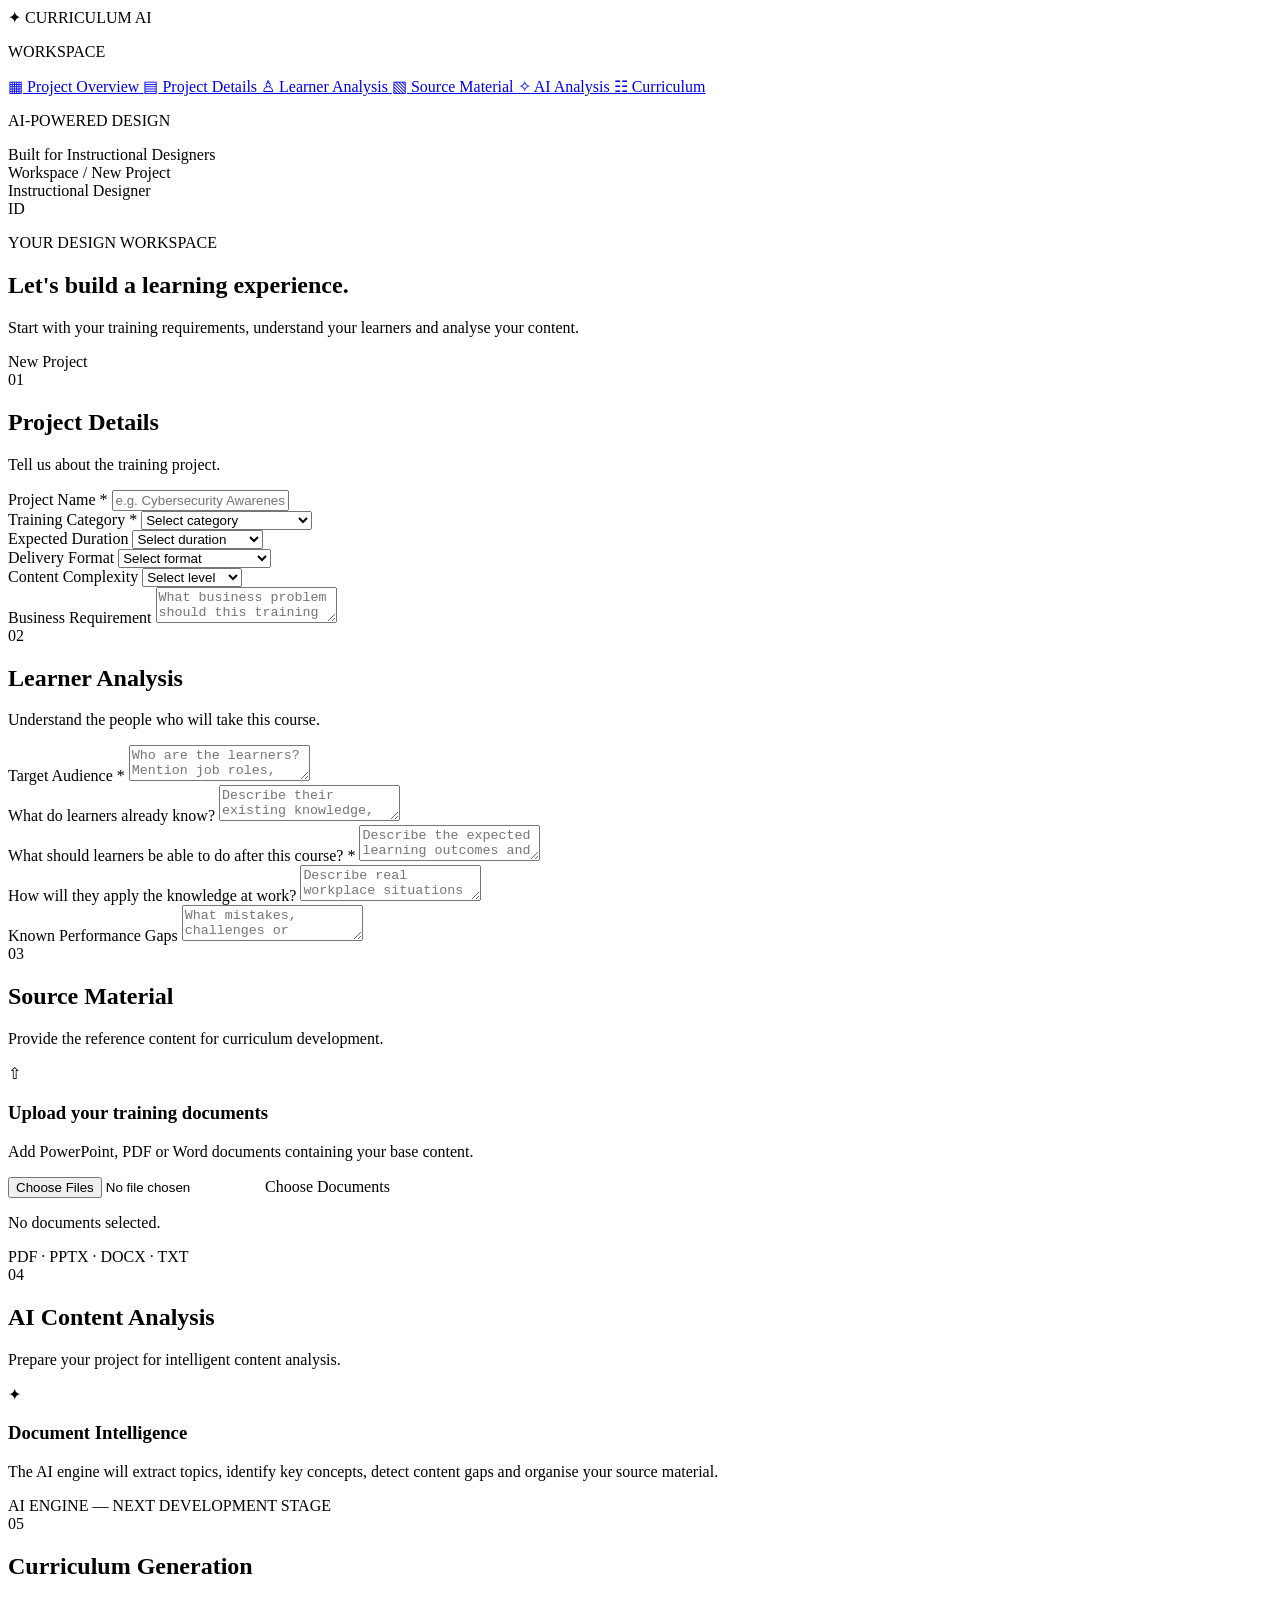
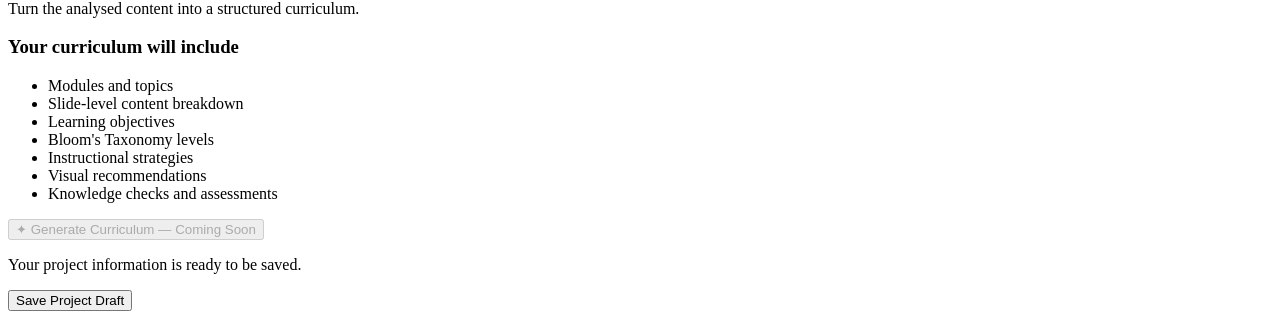
==== project.html @ 6bfc5c5e "Create project.html" ====
<!DOCTYPE html>
<html lang="en">
<head>
    <meta charset="UTF-8">
    <meta name="viewport" content="width=device-width, initial-scale=1.0">

    <title>Curriculum AI | Project Workspace</title>

    <!-- Connect our dashboard stylesheet -->
    <link rel="stylesheet" href="project.css">
</head>

<body>

    <!-- Main application layout -->
    <div class="app-container">

        <!-- Sidebar navigation -->
        <aside class="sidebar">

            <div class="brand">
                <span class="brand-icon">✦</span>
                <span>CURRICULUM AI</span>
            </div>

            <p class="sidebar-label">WORKSPACE</p>

            <nav class="navigation">
                <a href="#" class="nav-link active">
                    <span>▦</span> Project Overview
                </a>

                <a href="#project-details" class="nav-link">
                    <span>▤</span> Project Details
                </a>

                <a href="#learner-analysis" class="nav-link">
                    <span>♙</span> Learner Analysis
                </a>

                <a href="#source-material" class="nav-link">
                    <span>▧</span> Source Material
                </a>

                <a href="#analysis" class="nav-link">
                    <span>✧</span> AI Analysis
                </a>

                <a href="#curriculum" class="nav-link">
                    <span>☷</span> Curriculum
                </a>
            </nav>

            <div class="sidebar-bottom">
                <p>AI-POWERED DESIGN</p>
                <span>Built for Instructional Designers</span>
            </div>

        </aside>


        <!-- Main dashboard content -->
        <main class="main-content">

            <header class="topbar">
                <div>
                    <span class="breadcrumb">Workspace / New Project</span>
                </div>

                <div class="profile">
                    <span>Instructional Designer</span>
                    <div class="avatar">ID</div>
                </div>
            </header>


            <!-- Dashboard heading -->
            <section class="welcome-section">

                <div>
                    <p class="eyebrow">YOUR DESIGN WORKSPACE</p>

                    <h1>Let's build a learning experience.</h1>

                    <p class="subtitle">
                        Start with your training requirements,
                        understand your learners and analyse your content.
                    </p>
                </div>

                <div class="project-status">
                    <span class="status-dot"></span>
                    New Project
                </div>

            </section>


            <!-- Project information -->
            <section class="dashboard-section" id="project-details">

                <div class="section-heading">
                    <div>
                        <span class="section-number">01</span>
                        <h2>Project Details</h2>
                        <p>Tell us about the training project.</p>
                    </div>
                </div>

                <div class="form-grid">

                    <div class="form-group full-width">
                        <label for="projectName">Project Name *</label>
                        <input
                            type="text"
                            id="projectName"
                            placeholder="e.g. Cybersecurity Awareness Training"
                            required>
                    </div>

                    <div class="form-group">
                        <label for="courseType">Training Category *</label>

                        <select id="courseType">
                            <option value="">Select category</option>
                            <option>Technical Training</option>
                            <option>Product Training</option>
                            <option>Compliance Training</option>
                            <option>Soft Skills</option>
                            <option>Process Training</option>
                            <option>Leadership Development</option>
                            <option>Other</option>
                        </select>
                    </div>

                    <div class="form-group">
                        <label for="duration">Expected Duration</label>

                        <select id="duration">
                            <option value="">Select duration</option>
                            <option>15–30 minutes</option>
                            <option>30–60 minutes</option>
                            <option>1–2 hours</option>
                            <option>3–4 hours</option>
                            <option>More than 4 hours</option>
                        </select>
                    </div>

                    <div class="form-group">
                        <label for="delivery">Delivery Format</label>

                        <select id="delivery">
                            <option value="">Select format</option>
                            <option>Self-paced eLearning</option>
                            <option>Instructor-led Training</option>
                            <option>Blended Learning</option>
                            <option>Microlearning</option>
                            <option>Video-based Learning</option>
                        </select>
                    </div>

                    <div class="form-group">
                        <label for="difficulty">Content Complexity</label>

                        <select id="difficulty">
                            <option value="">Select level</option>
                            <option>Beginner</option>
                            <option>Intermediate</option>
                            <option>Advanced</option>
                            <option>Mixed Levels</option>
                        </select>
                    </div>

                    <div class="form-group full-width">
                        <label for="businessNeed">Business Requirement</label>

                        <textarea
                            id="businessNeed"
                            placeholder="What business problem should this training address?"></textarea>
                    </div>

                </div>
            </section>


            <!-- Learner analysis -->
            <section class="dashboard-section" id="learner-analysis">

                <div class="section-heading">
                    <div>
                        <span class="section-number">02</span>
                        <h2>Learner Analysis</h2>
                        <p>Understand the people who will take this course.</p>
                    </div>
                </div>

                <div class="form-grid">

                    <div class="form-group full-width">
                        <label for="targetAudience">Target Audience *</label>

                        <textarea
                            id="targetAudience"
                            placeholder="Who are the learners? Mention job roles, departments and experience levels."></textarea>
                    </div>

                    <div class="form-group full-width">
                        <label for="existingKnowledge">
                            What do learners already know?
                        </label>

                        <textarea
                            id="existingKnowledge"
                            placeholder="Describe their existing knowledge, skills and experience."></textarea>
                    </div>

                    <div class="form-group full-width">
                        <label for="learningOutcomes">
                            What should learners be able to do after this course? *
                        </label>

                        <textarea
                            id="learningOutcomes"
                            placeholder="Describe the expected learning outcomes and observable actions."></textarea>
                    </div>

                    <div class="form-group full-width">
                        <label for="workplaceApplication">
                            How will they apply the knowledge at work?
                        </label>

                        <textarea
                            id="workplaceApplication"
                            placeholder="Describe real workplace situations where learners will use these skills."></textarea>
                    </div>

                    <div class="form-group full-width">
                        <label for="performanceGap">Known Performance Gaps</label>

                        <textarea
                            id="performanceGap"
                            placeholder="What mistakes, challenges or performance issues should the training address?"></textarea>
                    </div>

                </div>
            </section>


            <!-- Source document upload -->
            <section class="dashboard-section" id="source-material">

                <div class="section-heading">
                    <div>
                        <span class="section-number">03</span>
                        <h2>Source Material</h2>
                        <p>Provide the reference content for curriculum development.</p>
                    </div>
                </div>

                <div class="upload-area">

                    <div class="upload-icon">⇧</div>

                    <h3>Upload your training documents</h3>

                    <p>
                        Add PowerPoint, PDF or Word documents
                        containing your base content.
                    </p>

                    <input
                        type="file"
                        id="sourceFiles"
                        multiple
                        accept=".pdf,.ppt,.pptx,.doc,.docx,.txt">

                    <label for="sourceFiles" class="upload-button">
                        Choose Documents
                    </label>

                    <p id="fileList" class="file-list">
                        No documents selected.
                    </p>

                    <span class="file-hint">
                        PDF · PPTX · DOCX · TXT
                    </span>

                </div>

            </section>


            <!-- AI analysis -->
            <section class="dashboard-section" id="analysis">

                <div class="section-heading">
                    <div>
                        <span class="section-number">04</span>
                        <h2>AI Content Analysis</h2>
                        <p>Prepare your project for intelligent content analysis.</p>
                    </div>
                </div>

                <div class="analysis-card">

                    <div class="analysis-icon">✦</div>

                    <div>
                        <h3>Document Intelligence</h3>

                        <p>
                            The AI engine will extract topics,
                            identify key concepts, detect content gaps
                            and organise your source material.
                        </p>

                        <span class="coming-soon">
                            AI ENGINE — NEXT DEVELOPMENT STAGE
                        </span>
                    </div>

                </div>

            </section>


            <!-- Curriculum generation -->
            <section class="dashboard-section" id="curriculum">

                <div class="section-heading">
                    <div>
                        <span class="section-number">05</span>
                        <h2>Curriculum Generation</h2>
                        <p>Turn the analysed content into a structured curriculum.</p>
                    </div>
                </div>

                <div class="curriculum-card">

                    <h3>Your curriculum will include</h3>

                    <ul>
                        <li>Modules and topics</li>
                        <li>Slide-level content breakdown</li>
                        <li>Learning objectives</li>
                        <li>Bloom's Taxonomy levels</li>
                        <li>Instructional strategies</li>
                        <li>Visual recommendations</li>
                        <li>Knowledge checks and assessments</li>
                    </ul>

                    <button type="button" id="generateButton" disabled>
                        ✦ Generate Curriculum — Coming Soon
                    </button>

                </div>

            </section>


            <!-- Save project -->
            <footer class="dashboard-footer">

                <p id="saveStatus">
                    Your project information is ready to be saved.
                </p>

                <button type="button" id="saveButton">
                    Save Project Draft
                </button>

            </footer>

        </main>

    </div>

    <!-- Connect JavaScript -->
    <script src="project.js"></script>

</body>
</html>
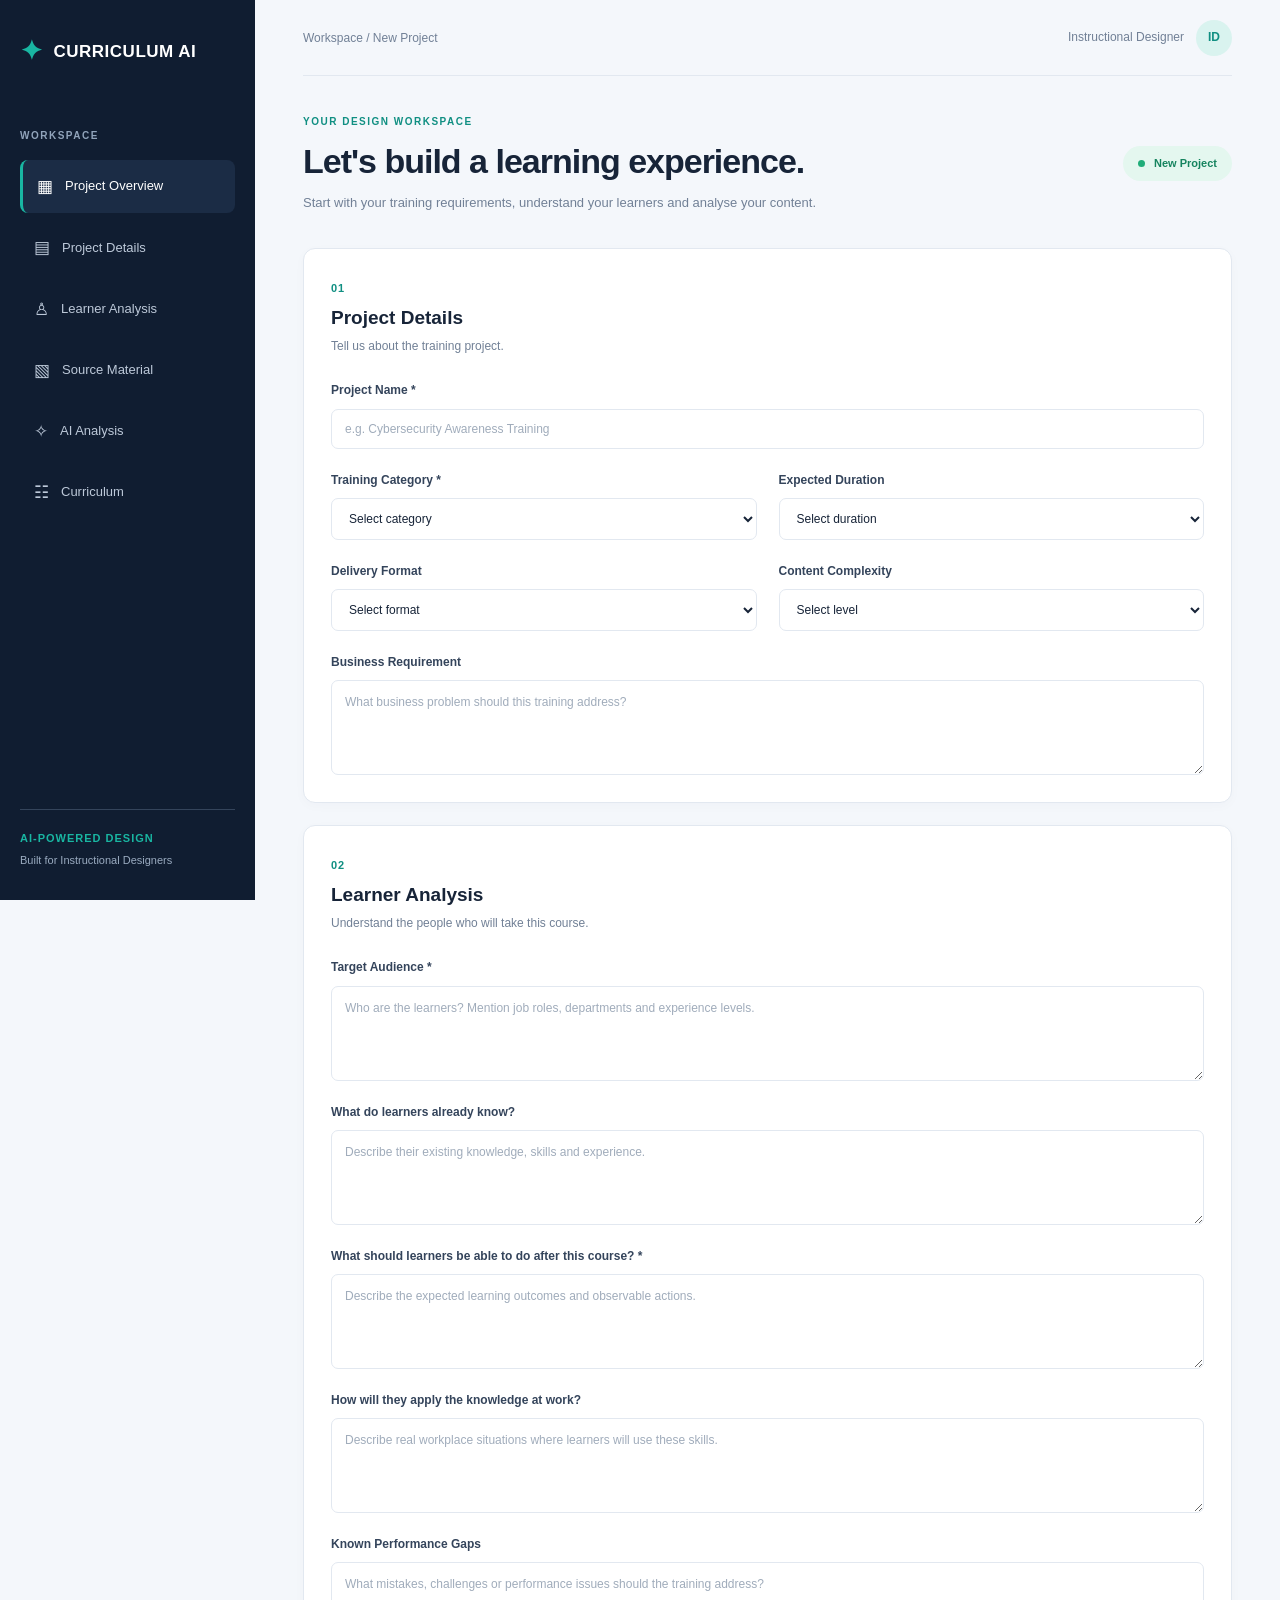
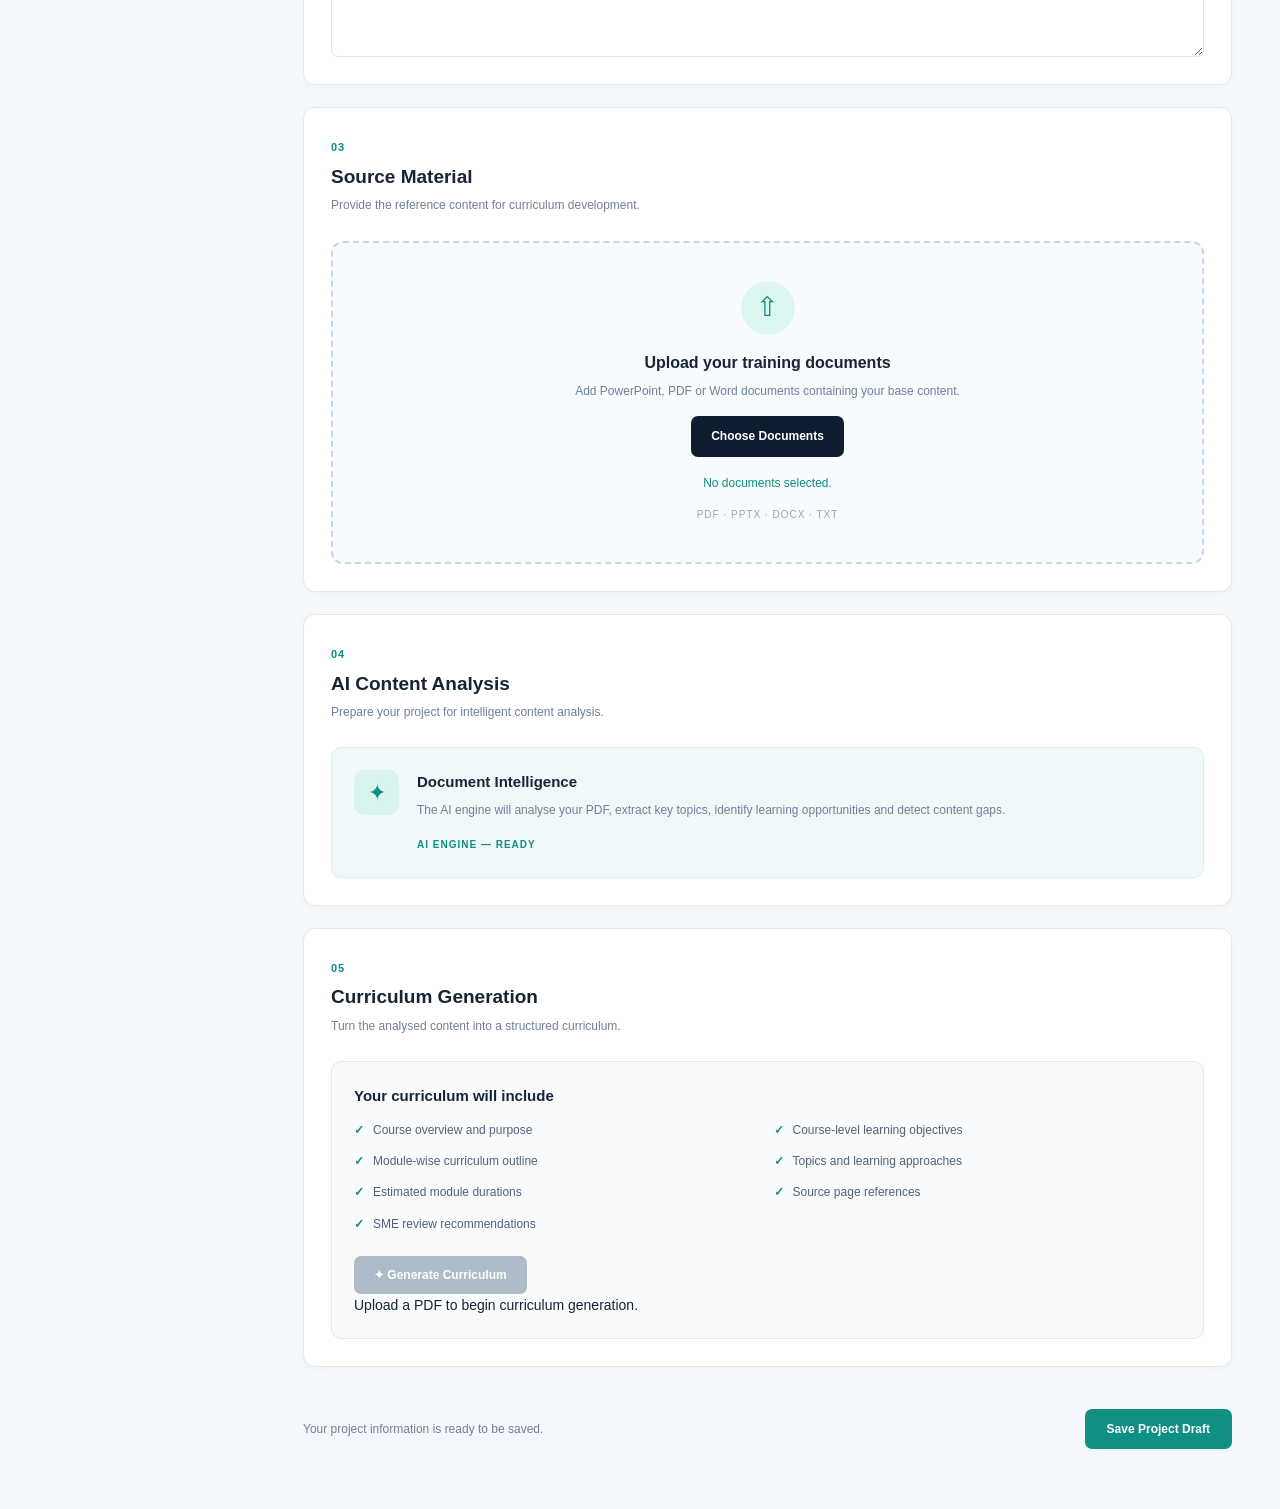
==== commit 039b4e74: "Update project.html" ====
--- a/project.html
+++ b/project.html
@@ -304,24 +304,22 @@
                 </div>
 
                 <div class="analysis-card">
-
-                    <div class="analysis-icon">✦</div>
-
-                    <div>
-                        <h3>Document Intelligence</h3>
-
-                        <p>
-                            The AI engine will extract topics,
-                            identify key concepts, detect content gaps
-                            and organise your source material.
-                        </p>
-
-                        <span class="coming-soon">
-                            AI ENGINE — NEXT DEVELOPMENT STAGE
-                        </span>
-                    </div>
-
-                </div>
+    <div class="analysis-icon">✦</div>
+
+    <div>
+        <h3>Document Intelligence</h3>
+
+        <p>
+            The AI engine will analyse your PDF, extract
+            key topics, identify learning opportunities
+            and detect content gaps.
+        </p>
+
+        <span class="coming-soon">
+            AI ENGINE — READY
+        </span>
+    </div>
+</div>
 
             </section>
 
@@ -337,25 +335,33 @@
                     </div>
                 </div>
 
-                <div class="curriculum-card">
-
-                    <h3>Your curriculum will include</h3>
-
-                    <ul>
-                        <li>Modules and topics</li>
-                        <li>Slide-level content breakdown</li>
-                        <li>Learning objectives</li>
-                        <li>Bloom's Taxonomy levels</li>
-                        <li>Instructional strategies</li>
-                        <li>Visual recommendations</li>
-                        <li>Knowledge checks and assessments</li>
-                    </ul>
-
-                    <button type="button" id="generateButton" disabled>
-                        ✦ Generate Curriculum — Coming Soon
-                    </button>
-
-                </div>
+               <div class="curriculum-card">
+
+    <h3>Your curriculum will include</h3>
+
+    <ul>
+        <li>Course overview and purpose</li>
+        <li>Course-level learning objectives</li>
+        <li>Module-wise curriculum outline</li>
+        <li>Topics and learning approaches</li>
+        <li>Estimated module durations</li>
+        <li>Source page references</li>
+        <li>SME review recommendations</li>
+    </ul>
+
+    <button type="button" id="generateButton">
+        ✦ Generate Curriculum
+    </button>
+
+    <p id="generationStatus" class="file-list">
+        Upload a PDF to begin curriculum generation.
+    </p>
+
+    <div id="curriculumResults"></div>
+
+    <div id="downloadSection"></div>
+
+</div>
 
             </section>
 
--- a/project.css
+++ b/project.css
@@ -0,0 +1,612 @@
+
+/* =========================================
+   CURRICULUM AI - PROJECT WORKSPACE
+   Main visual design
+========================================= */
+
+/* 1. Global settings */
+
+* {
+    margin: 0;
+    padding: 0;
+    box-sizing: border-box;
+}
+
+:root {
+    --navy: #101d31;
+    --navy-light: #1b2c45;
+    --teal: #19b6a2;
+    --teal-dark: #108f82;
+    --background: #f4f7fb;
+    --white: #ffffff;
+    --text: #172438;
+    --muted: #718096;
+    --border: #e2e8f0;
+    --success: #15966f;
+}
+
+html {
+    scroll-behavior: smooth;
+}
+
+body {
+    font-family: Arial, Helvetica, sans-serif;
+    background: var(--background);
+    color: var(--text);
+    font-size: 14px;
+    line-height: 1.6;
+}
+
+/* 2. Main application layout */
+
+.app-container {
+    display: flex;
+    min-height: 100vh;
+}
+
+/* 3. Sidebar */
+
+.sidebar {
+    width: 255px;
+    background: var(--navy);
+    color: var(--white);
+    padding: 30px 20px;
+    display: flex;
+    flex-direction: column;
+    flex-shrink: 0;
+    position: sticky;
+    top: 0;
+    height: 100vh;
+}
+
+.brand {
+    display: flex;
+    align-items: center;
+    gap: 10px;
+    font-size: 17px;
+    font-weight: bold;
+    letter-spacing: 0.5px;
+    margin-bottom: 55px;
+}
+
+.brand-icon {
+    color: var(--teal);
+    font-size: 27px;
+}
+
+.sidebar-label {
+    font-size: 10px;
+    color: #91a4bb;
+    letter-spacing: 1.5px;
+    font-weight: bold;
+    margin-bottom: 16px;
+}
+
+.navigation {
+    display: flex;
+    flex-direction: column;
+    gap: 8px;
+}
+
+.nav-link {
+    display: flex;
+    align-items: center;
+    gap: 12px;
+    padding: 13px 14px;
+    text-decoration: none;
+    color: #bdc9d9;
+    border-radius: 8px;
+    transition: 0.2s ease;
+    font-size: 13px;
+}
+
+.nav-link:hover,
+.nav-link.active {
+    background: var(--navy-light);
+    color: var(--white);
+}
+
+.nav-link.active {
+    border-left: 3px solid var(--teal);
+}
+
+.nav-link span {
+    font-size: 17px;
+}
+
+.sidebar-bottom {
+    margin-top: auto;
+    border-top: 1px solid #34445b;
+    padding-top: 20px;
+    color: #9aabc0;
+    font-size: 11px;
+}
+
+.sidebar-bottom p {
+    color: var(--teal);
+    font-weight: bold;
+    letter-spacing: 1px;
+    margin-bottom: 5px;
+}
+
+/* 4. Main content area */
+
+.main-content {
+    flex: 1;
+    min-width: 0;
+    padding: 0 48px 40px;
+}
+
+/* 5. Top navigation bar */
+
+.topbar {
+    height: 76px;
+    display: flex;
+    align-items: center;
+    justify-content: space-between;
+    border-bottom: 1px solid var(--border);
+    margin-bottom: 38px;
+}
+
+.breadcrumb {
+    color: var(--muted);
+    font-size: 12px;
+}
+
+.profile {
+    display: flex;
+    align-items: center;
+    gap: 12px;
+    font-size: 12px;
+    color: var(--muted);
+}
+
+.avatar {
+    width: 36px;
+    height: 36px;
+    border-radius: 50%;
+    background: #d9f3ef;
+    color: var(--teal-dark);
+    display: flex;
+    align-items: center;
+    justify-content: center;
+    font-weight: bold;
+}
+
+/* 6. Welcome section */
+
+.welcome-section {
+    display: flex;
+    justify-content: space-between;
+    align-items: center;
+    gap: 20px;
+    margin-bottom: 35px;
+}
+
+.eyebrow {
+    color: var(--teal-dark);
+    font-weight: bold;
+    letter-spacing: 1.5px;
+    font-size: 10px;
+    margin-bottom: 10px;
+}
+
+.welcome-section h1 {
+    font-size: clamp(25px, 3vw, 34px);
+    line-height: 1.25;
+    letter-spacing: -1px;
+    margin-bottom: 10px;
+}
+
+.subtitle {
+    color: var(--muted);
+    max-width: 650px;
+    font-size: 13px;
+}
+
+.project-status {
+    background: #e4f7ef;
+    color: #16845f;
+    padding: 9px 15px;
+    border-radius: 30px;
+    font-size: 11px;
+    font-weight: bold;
+    white-space: nowrap;
+}
+
+.status-dot {
+    display: inline-block;
+    width: 7px;
+    height: 7px;
+    background: #20ad79;
+    border-radius: 50%;
+    margin-right: 6px;
+}
+
+/* 7. Dashboard sections */
+
+.dashboard-section {
+    background: var(--white);
+    border: 1px solid var(--border);
+    border-radius: 12px;
+    padding: 27px;
+    margin-bottom: 22px;
+    box-shadow: 0 3px 12px rgba(20, 40, 70, 0.025);
+    scroll-margin-top: 25px;
+}
+
+.section-heading {
+    display: flex;
+    align-items: center;
+    margin-bottom: 25px;
+}
+
+.section-number {
+    display: inline-block;
+    color: var(--teal-dark);
+    font-size: 11px;
+    font-weight: bold;
+    letter-spacing: 1px;
+    margin-bottom: 5px;
+}
+
+.section-heading h2 {
+    font-size: 19px;
+    margin-bottom: 4px;
+}
+
+.section-heading p {
+    font-size: 12px;
+    color: var(--muted);
+}
+
+/* 8. Form layout */
+
+.form-grid {
+    display: grid;
+    grid-template-columns: repeat(2, minmax(0, 1fr));
+    gap: 22px;
+}
+
+.form-group {
+    display: flex;
+    flex-direction: column;
+    gap: 8px;
+    min-width: 0;
+}
+
+.full-width {
+    grid-column: 1 / -1;
+}
+
+.form-group label {
+    font-size: 12px;
+    font-weight: bold;
+    color: #34445b;
+}
+
+input,
+select,
+textarea {
+    width: 100%;
+    border: 1px solid var(--border);
+    border-radius: 7px;
+    padding: 12px 13px;
+    font-family: inherit;
+    font-size: 12px;
+    color: var(--text);
+    background: #ffffff;
+    outline: none;
+    transition: 0.2s ease;
+}
+
+input:focus,
+select:focus,
+textarea:focus {
+    border-color: var(--teal);
+    box-shadow: 0 0 0 3px rgba(25, 182, 162, 0.10);
+}
+
+input::placeholder,
+textarea::placeholder {
+    color: #a0acbb;
+}
+
+textarea {
+    min-height: 95px;
+    resize: vertical;
+    line-height: 1.6;
+}
+
+/* 9. Document upload area */
+
+.upload-area {
+    border: 2px dashed #c9d8e4;
+    border-radius: 12px;
+    background: #f8fbfd;
+    text-align: center;
+    padding: 38px 20px;
+    transition: 0.2s ease;
+}
+
+.upload-area:hover {
+    border-color: var(--teal);
+    background: #f2fbf9;
+}
+
+.upload-icon {
+    width: 54px;
+    height: 54px;
+    margin: 0 auto 15px;
+    display: flex;
+    align-items: center;
+    justify-content: center;
+    border-radius: 50%;
+    background: #ddf5f0;
+    color: var(--teal-dark);
+    font-size: 27px;
+}
+
+.upload-area h3 {
+    font-size: 16px;
+    margin-bottom: 7px;
+}
+
+.upload-area p {
+    color: var(--muted);
+    font-size: 12px;
+    margin-bottom: 15px;
+}
+
+#sourceFiles {
+    display: none;
+}
+
+.upload-button {
+    display: inline-block;
+    background: var(--navy);
+    color: var(--white);
+    padding: 11px 20px;
+    border-radius: 7px;
+    font-size: 12px;
+    font-weight: bold;
+    cursor: pointer;
+    transition: 0.2s ease;
+}
+
+.upload-button:hover {
+    background: var(--navy-light);
+}
+
+.upload-area .file-list {
+    color: var(--teal-dark);
+    margin-top: 17px;
+    margin-bottom: 8px;
+    overflow-wrap: anywhere;
+}
+
+.file-hint {
+    color: #98a5b5;
+    font-size: 10px;
+    letter-spacing: 1px;
+}
+
+/* 10. AI analysis card */
+
+.analysis-card {
+    display: flex;
+    align-items: flex-start;
+    gap: 18px;
+    padding: 22px;
+    background: #f0f8fa;
+    border: 1px solid #dceef0;
+    border-radius: 10px;
+}
+
+.analysis-icon {
+    width: 45px;
+    height: 45px;
+    flex-shrink: 0;
+    display: flex;
+    align-items: center;
+    justify-content: center;
+    background: #d9f3ef;
+    color: var(--teal-dark);
+    border-radius: 10px;
+    font-size: 22px;
+}
+
+.analysis-card h3 {
+    font-size: 15px;
+    margin-bottom: 7px;
+}
+
+.analysis-card p {
+    color: var(--muted);
+    font-size: 12px;
+    margin-bottom: 12px;
+}
+
+.coming-soon {
+    color: var(--teal-dark);
+    font-size: 10px;
+    font-weight: bold;
+    letter-spacing: 1px;
+}
+
+/* 11. Curriculum card */
+
+.curriculum-card {
+    background: #f8fafc;
+    border: 1px solid var(--border);
+    border-radius: 10px;
+    padding: 22px;
+}
+
+.curriculum-card h3 {
+    font-size: 15px;
+    margin-bottom: 13px;
+}
+
+.curriculum-card ul {
+    list-style: none;
+    display: grid;
+    grid-template-columns: repeat(2, minmax(0, 1fr));
+    gap: 12px;
+    margin-bottom: 22px;
+}
+
+.curriculum-card li {
+    color: #536278;
+    font-size: 12px;
+}
+
+.curriculum-card li::before {
+    content: "✓";
+    color: var(--teal-dark);
+    font-weight: bold;
+    margin-right: 9px;
+}
+
+button {
+    border: none;
+    font-family: inherit;
+    cursor: pointer;
+}
+
+#generateButton {
+    background: #aebbc8;
+    color: white;
+    padding: 12px 20px;
+    border-radius: 7px;
+    font-size: 12px;
+    font-weight: bold;
+}
+
+#generateButton:disabled {
+    cursor: not-allowed;
+    opacity: 0.8;
+}
+
+/* 12. Footer and save button */
+
+.dashboard-footer {
+    display: flex;
+    align-items: center;
+    justify-content: space-between;
+    gap: 15px;
+    padding: 20px 0;
+}
+
+.dashboard-footer p {
+    color: var(--muted);
+    font-size: 12px;
+}
+
+#saveButton {
+    background: var(--teal-dark);
+    color: white;
+    padding: 13px 22px;
+    border-radius: 7px;
+    font-size: 12px;
+    font-weight: bold;
+    transition: 0.2s ease;
+}
+
+#saveButton:hover {
+    background: #08796f;
+}
+
+#saveButton:active {
+    transform: scale(0.98);
+}
+
+/* 13. Responsive design for tablets and mobiles */
+
+@media (max-width: 900px) {
+
+    .sidebar {
+        width: 205px;
+        padding: 25px 14px;
+    }
+
+    .main-content {
+        padding: 0 25px 30px;
+    }
+
+}
+
+@media (max-width: 650px) {
+
+    .app-container {
+        flex-direction: column;
+    }
+
+    .sidebar {
+        position: relative;
+        width: 100%;
+        height: auto;
+        padding: 18px;
+    }
+
+    .brand {
+        margin-bottom: 18px;
+    }
+
+    .sidebar-label,
+    .sidebar-bottom {
+        display: none;
+    }
+
+    .navigation {
+        flex-direction: row;
+        overflow-x: auto;
+        padding-bottom: 5px;
+    }
+
+    .nav-link {
+        flex-shrink: 0;
+        padding: 10px;
+        font-size: 11px;
+    }
+
+    .main-content {
+        padding: 0 16px 25px;
+    }
+
+    .topbar {
+        height: 60px;
+        margin-bottom: 25px;
+    }
+
+    .welcome-section {
+        align-items: flex-start;
+        flex-direction: column;
+    }
+
+    .form-grid {
+        grid-template-columns: 1fr;
+    }
+
+    .full-width {
+        grid-column: auto;
+    }
+
+    .dashboard-section {
+        padding: 20px 16px;
+    }
+
+    .curriculum-card ul {
+        grid-template-columns: 1fr;
+    }
+
+    .dashboard-footer {
+        align-items: flex-start;
+        flex-direction: column;
+    }
+
+    #saveButton {
+        width: 100%;
+    }
+
+}
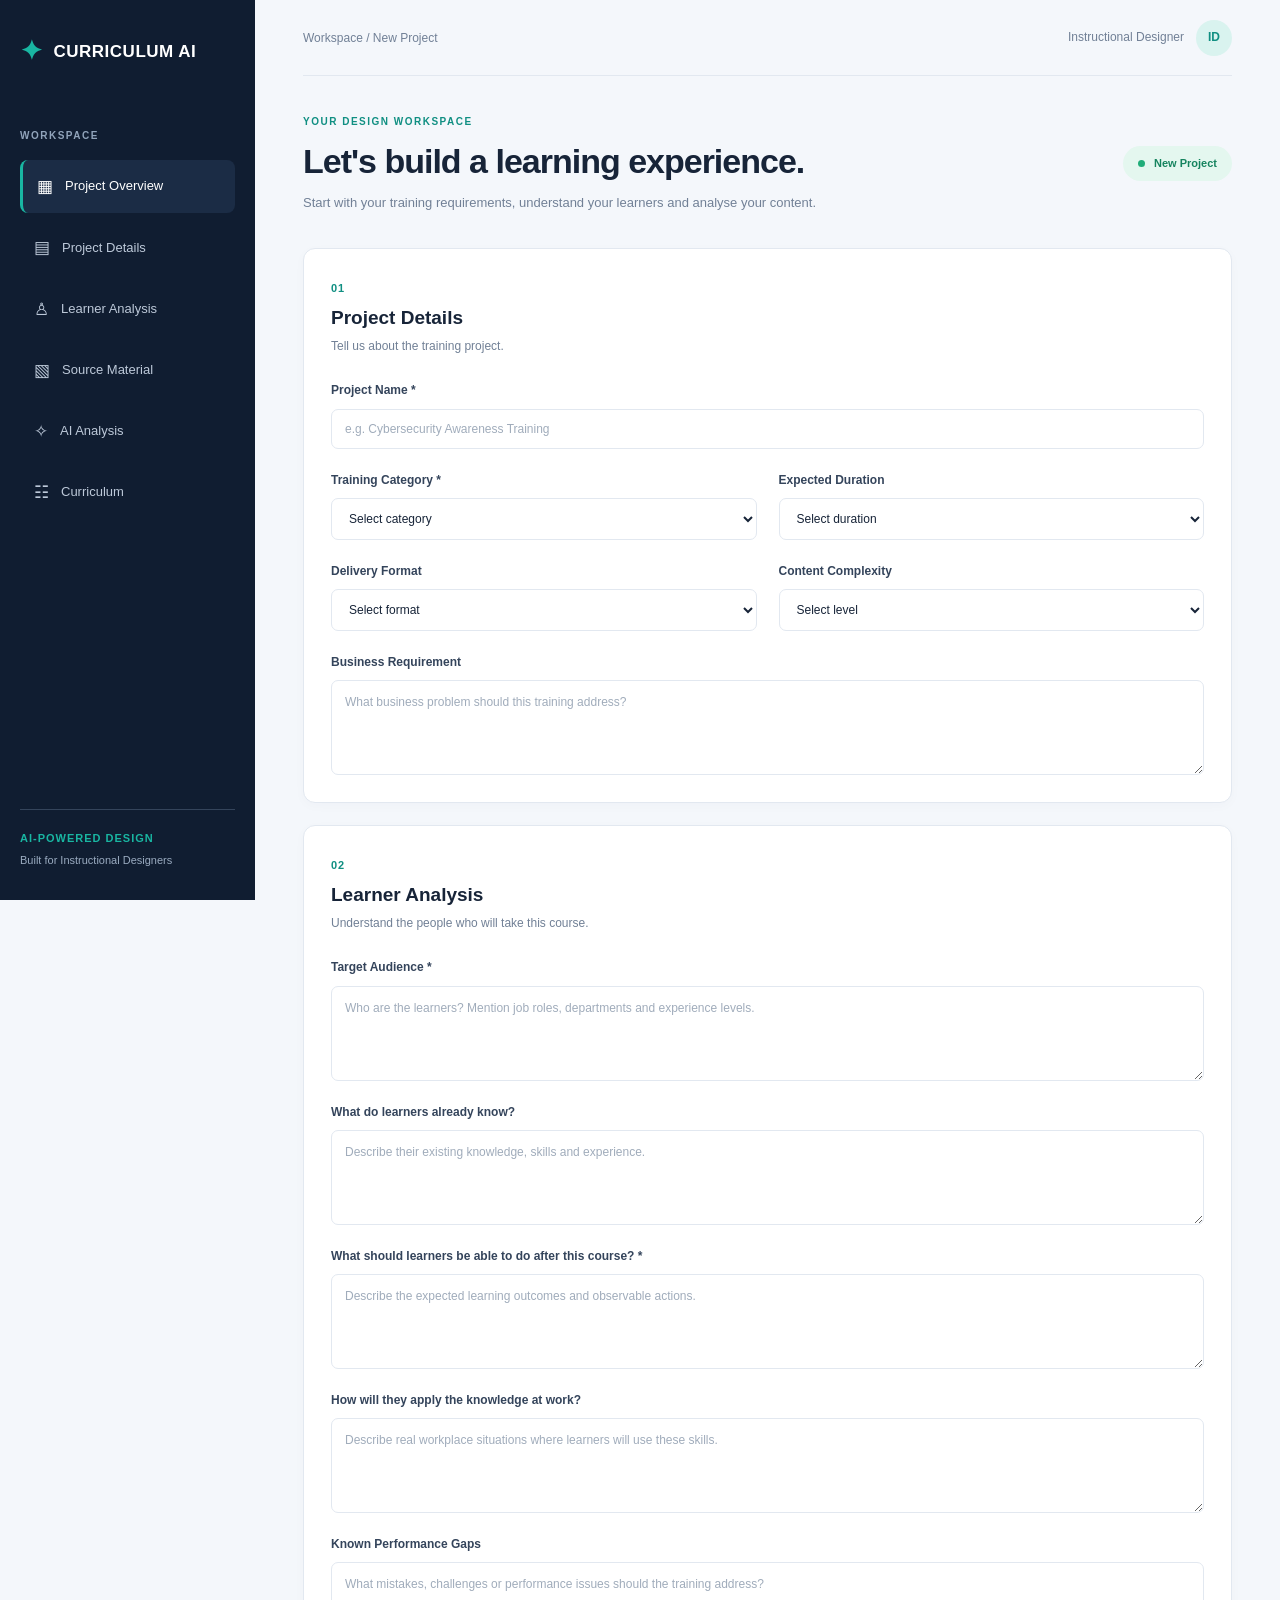
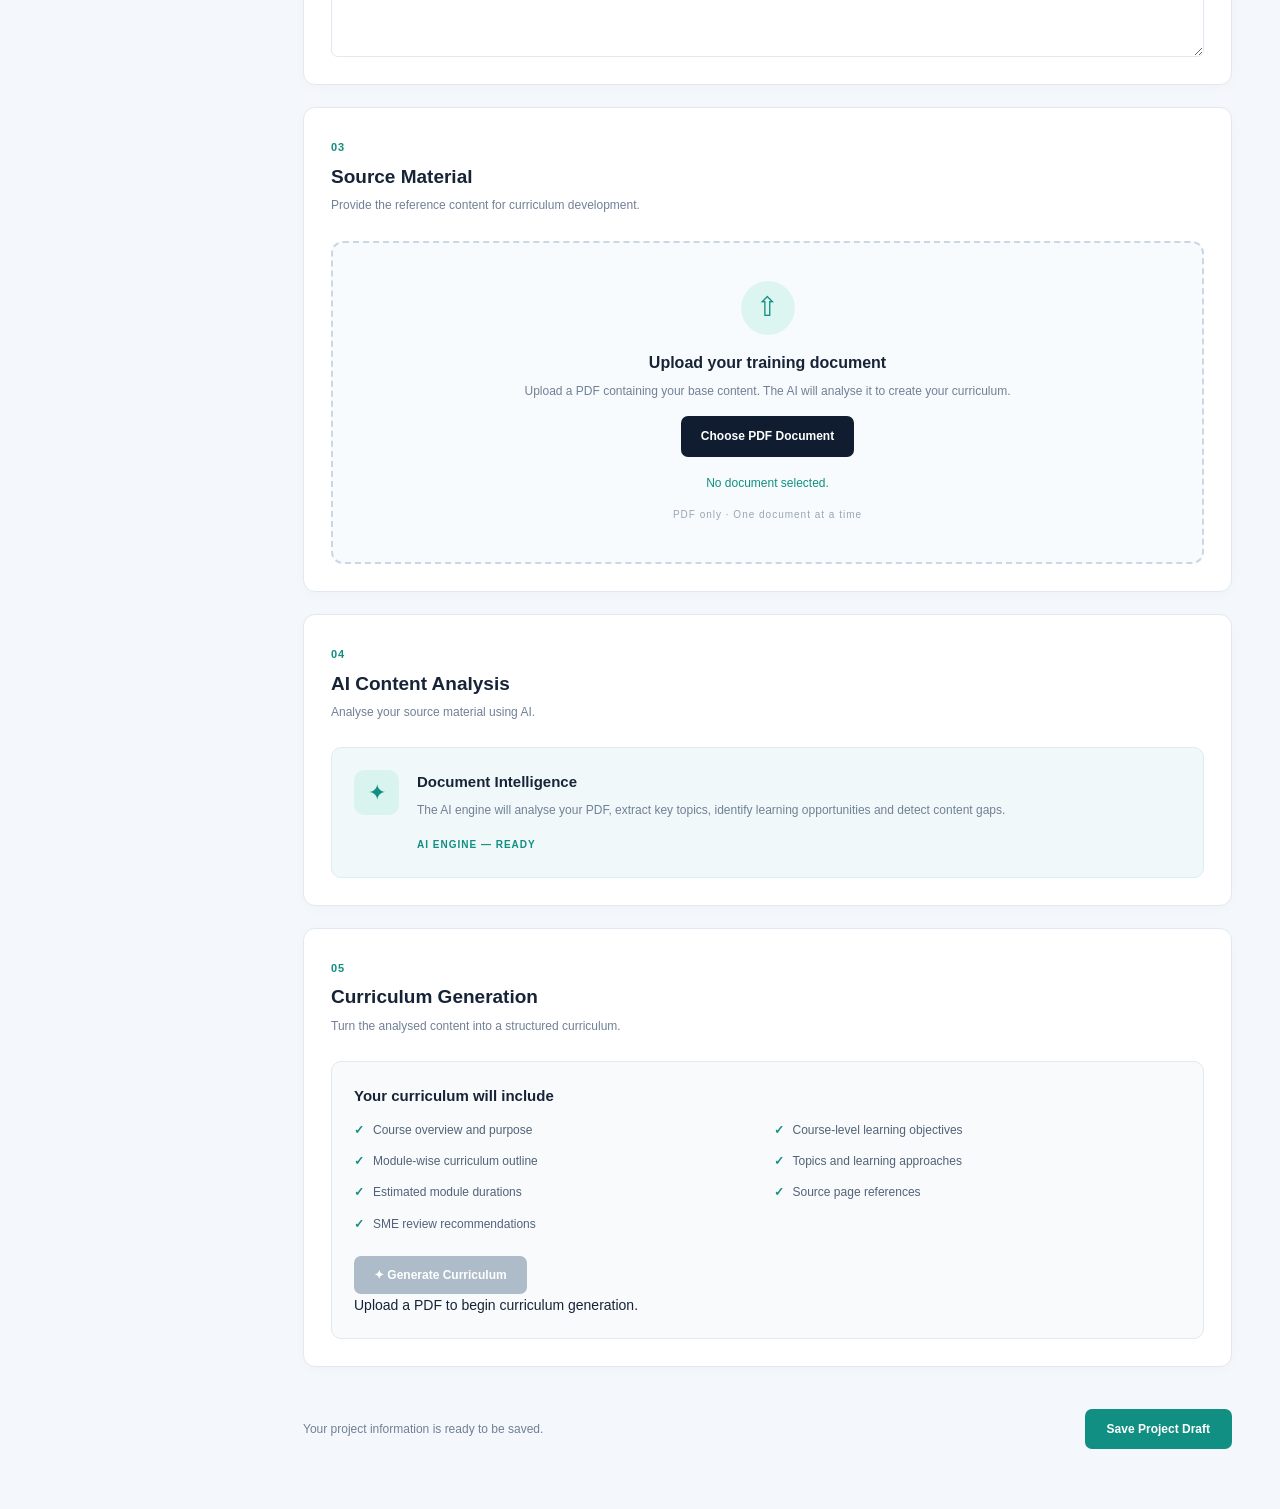
==== commit e946b98f: "Update project.html" ====
--- a/project.html
+++ b/project.html
@@ -1,13 +1,13 @@
 
 <!DOCTYPE html>
 <html lang="en">
+
 <head>
     <meta charset="UTF-8">
     <meta name="viewport" content="width=device-width, initial-scale=1.0">
 
     <title>Curriculum AI | Project Workspace</title>
 
-    <!-- Connect our dashboard stylesheet -->
     <link rel="stylesheet" href="project.css">
 </head>
 
@@ -59,7 +59,6 @@
 
         </aside>
 
-
         <!-- Main dashboard content -->
         <main class="main-content">
 
@@ -73,7 +72,6 @@
                     <div class="avatar">ID</div>
                 </div>
             </header>
-
 
             <!-- Dashboard heading -->
             <section class="welcome-section">
@@ -95,7 +93,6 @@
                 </div>
 
             </section>
-
 
             <!-- Project information -->
             <section class="dashboard-section" id="project-details">
@@ -183,7 +180,6 @@
                 </div>
             </section>
 
-
             <!-- Learner analysis -->
             <section class="dashboard-section" id="learner-analysis">
 
@@ -246,7 +242,6 @@
                 </div>
             </section>
 
-
             <!-- Source document upload -->
             <section class="dashboard-section" id="source-material">
 
@@ -262,35 +257,33 @@
 
                     <div class="upload-icon">⇧</div>
 
-                    <h3>Upload your training documents</h3>
+                    <h3>Upload your training document</h3>
 
                     <p>
-                        Add PowerPoint, PDF or Word documents
-                        containing your base content.
+                        Upload a PDF containing your base content.
+                        The AI will analyse it to create your curriculum.
                     </p>
 
                     <input
                         type="file"
                         id="sourceFiles"
-                        multiple
-                        accept=".pdf,.ppt,.pptx,.doc,.docx,.txt">
+                        accept=".pdf,application/pdf">
 
                     <label for="sourceFiles" class="upload-button">
-                        Choose Documents
+                        Choose PDF Document
                     </label>
 
                     <p id="fileList" class="file-list">
-                        No documents selected.
+                        No document selected.
                     </p>
 
                     <span class="file-hint">
-                        PDF · PPTX · DOCX · TXT
+                        PDF only · One document at a time
                     </span>
 
                 </div>
 
             </section>
-
 
             <!-- AI analysis -->
             <section class="dashboard-section" id="analysis">
@@ -299,30 +292,31 @@
                     <div>
                         <span class="section-number">04</span>
                         <h2>AI Content Analysis</h2>
-                        <p>Prepare your project for intelligent content analysis.</p>
+                        <p>Analyse your source material using AI.</p>
                     </div>
                 </div>
 
                 <div class="analysis-card">
-    <div class="analysis-icon">✦</div>
-
-    <div>
-        <h3>Document Intelligence</h3>
-
-        <p>
-            The AI engine will analyse your PDF, extract
-            key topics, identify learning opportunities
-            and detect content gaps.
-        </p>
-
-        <span class="coming-soon">
-            AI ENGINE — READY
-        </span>
-    </div>
-</div>
-
-            </section>
-
+
+                    <div class="analysis-icon">✦</div>
+
+                    <div>
+                        <h3>Document Intelligence</h3>
+
+                        <p>
+                            The AI engine will analyse your PDF, extract
+                            key topics, identify learning opportunities
+                            and detect content gaps.
+                        </p>
+
+                        <span class="coming-soon">
+                            AI ENGINE — READY
+                        </span>
+                    </div>
+
+                </div>
+
+            </section>
 
             <!-- Curriculum generation -->
             <section class="dashboard-section" id="curriculum">
@@ -335,36 +329,37 @@
                     </div>
                 </div>
 
-               <div class="curriculum-card">
-
-    <h3>Your curriculum will include</h3>
-
-    <ul>
-        <li>Course overview and purpose</li>
-        <li>Course-level learning objectives</li>
-        <li>Module-wise curriculum outline</li>
-        <li>Topics and learning approaches</li>
-        <li>Estimated module durations</li>
-        <li>Source page references</li>
-        <li>SME review recommendations</li>
-    </ul>
-
-    <button type="button" id="generateButton">
-        ✦ Generate Curriculum
-    </button>
-
-    <p id="generationStatus" class="file-list">
-        Upload a PDF to begin curriculum generation.
-    </p>
-
-    <div id="curriculumResults"></div>
-
-    <div id="downloadSection"></div>
-
-</div>
-
-            </section>
-
+                <div class="curriculum-card">
+
+                    <h3>Your curriculum will include</h3>
+
+                    <ul>
+                        <li>Course overview and purpose</li>
+                        <li>Course-level learning objectives</li>
+                        <li>Module-wise curriculum outline</li>
+                        <li>Topics and learning approaches</li>
+                        <li>Estimated module durations</li>
+                        <li>Source page references</li>
+                        <li>SME review recommendations</li>
+                    </ul>
+
+                    <button type="button" id="generateButton">
+                        ✦ Generate Curriculum
+                    </button>
+
+                    <p id="generationStatus" class="file-list">
+                        Upload a PDF to begin curriculum generation.
+                    </p>
+
+                    <!-- Generated curriculum preview -->
+                    <div id="curriculumResults"></div>
+
+                    <!-- Excel download link -->
+                    <div id="downloadSection"></div>
+
+                </div>
+
+            </section>
 
             <!-- Save project -->
             <footer class="dashboard-footer">
